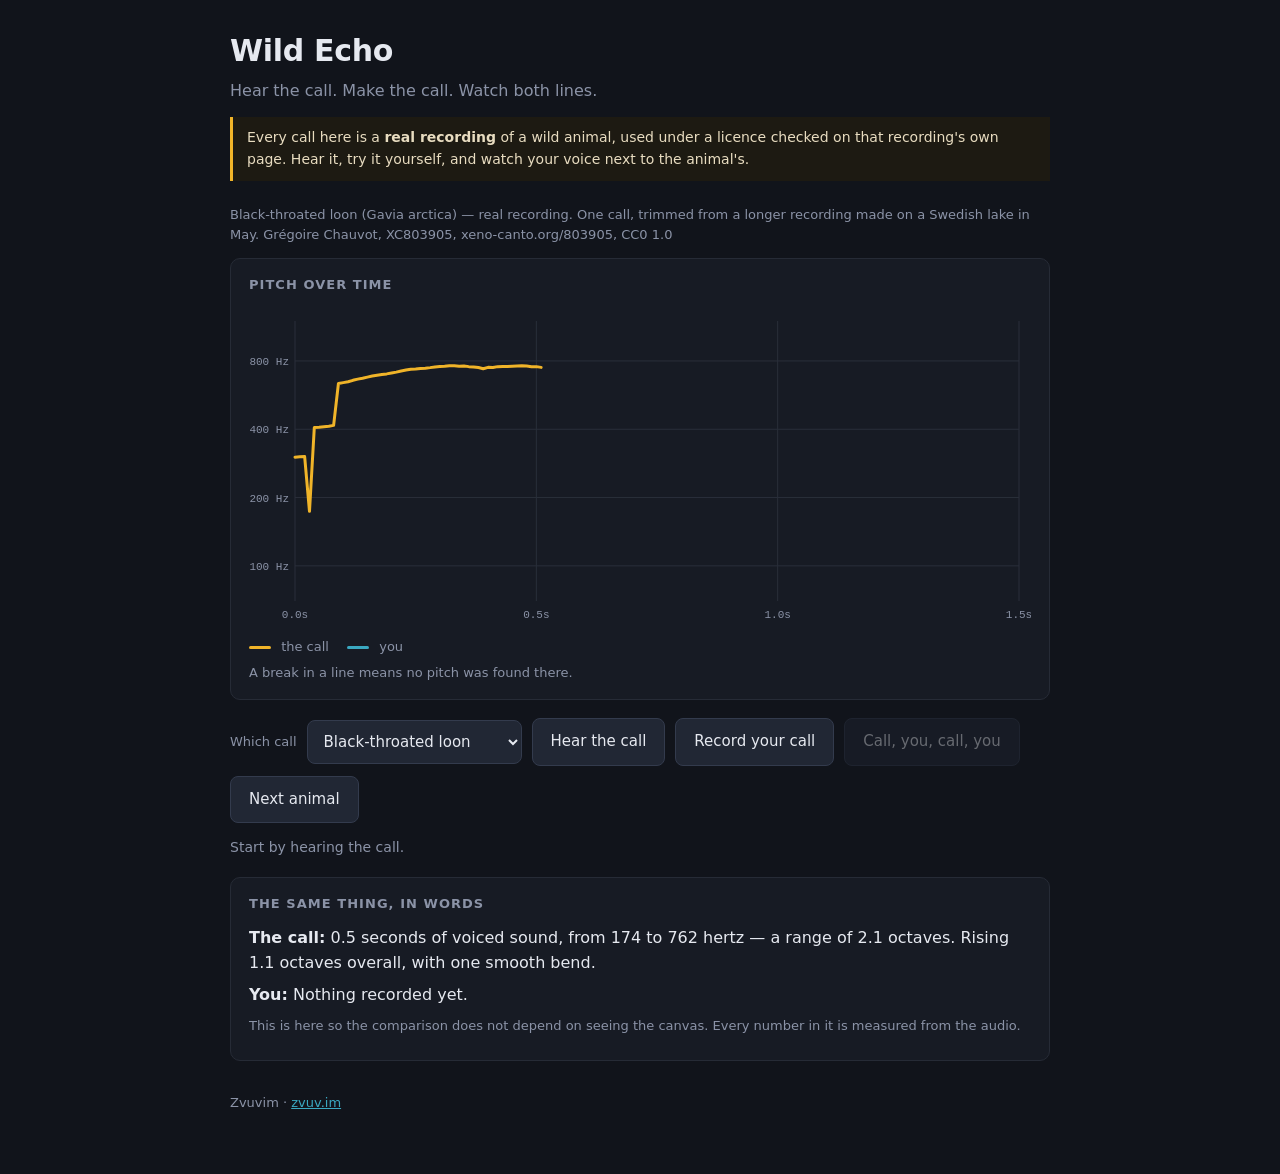
==== index.html @ 85662ca6 "fix(prototype): a real path forward when there is no microphone Noam essential #5, corrected scope: " ====
<!DOCTYPE html>
<html lang="en">
<head>
<meta charset="UTF-8">
<meta name="viewport" content="width=device-width, initial-scale=1">
<title>Wild Echo — prototype</title>
<link rel="icon" href="data:,">
<meta name="description" content="Hear an animal call, make the call yourself, and watch both pitch lines on the same axes.">
<meta name="color-scheme" content="dark">
<link rel="stylesheet" href="style.css">
</head>
<body>
<div id="app">

  <header>
    <h1>Wild Echo</h1>
    <p class="tagline">Hear the call. Make the call. Watch both lines.</p>
    <p class="warn" role="note">
      Every call here is a <strong>real recording</strong> of a wild animal,
      used under a licence checked on that recording's own page. Hear it, try
      it yourself, and watch your voice next to the animal's.
    </p>
    <p class="hint" id="ref-credit">…</p>
  </header>

  <main>
    <section class="panel" aria-labelledby="traces-h">
      <h2 id="traces-h">Pitch over time</h2>
      <canvas id="traces" width="800" height="320"
              aria-label="Two pitch contours drawn on shared axes: the reference call and your recording."></canvas>
      <p class="legend">
        <span class="swatch ref"></span> the call
        <span class="swatch you"></span> you
        <span class="hint">A break in a line means no pitch was found there.</span>
      </p>
    </section>

    <section class="controls">
      <label class="call-pick" for="call">Which call</label>
      <select id="call"></select>
      <button id="play-ref">Hear the call</button>
      <button id="record">Record your call</button>
      <button id="compare" disabled>Call, you, call, you</button>
      <button id="next-animal">Next animal</button>
      <p id="status" role="status" aria-live="polite">Start by hearing the call.</p>
    </section>

    <section class="panel described" aria-labelledby="described-h">
      <h2 id="described-h">The same thing, in words</h2>
      <p><strong>The call:</strong> <span id="ref-shape">…</span></p>
      <p><strong>You:</strong> <span id="you-shape">Nothing recorded yet.</span></p>
      <p class="hint">
        This is here so the comparison does not depend on seeing the canvas.
        Every number in it is measured from the audio.
      </p>
    </section>

    <section class="panel lab-only" aria-labelledby="metrics-h">
      <h2 id="metrics-h">Was the pitch trackable?</h2>
      <div id="metrics"><p class="hint">Record something to find out.</p></div>
      <div class="export-row">
        <label for="subject">Subject label (no names)</label>
        <input id="subject" type="text" placeholder="e.g. S07" autocomplete="off">
        <button id="export" disabled>Save contour</button>
      </div>
    </section>
  </main>

  <footer>
    <p>Zvuvim · <a href="https://zvuv.im/">zvuv.im</a></p>
  </footer>
</div>
<script type="module" src="src/main.js"></script>
</body>
</html>
---- style.css ----
:root {
  --bg: #11141b;
  --panel: #171b24;
  --line: #262b36;
  --ink: #e6e9f0;
  --dim: #8b93a7;
  --ref: #f0b429;
  --you: #3aa8c1;
  --ok: #4ec97e;
  --no: #e8674f;
}

* { box-sizing: border-box; }

body {
  margin: 0;
  background: var(--bg);
  color: var(--ink);
  font: 16px/1.55 system-ui, -apple-system, "Segoe UI", sans-serif;
}

#app { max-width: 860px; margin: 0 auto; padding: 28px 20px 48px; }

header h1 { margin: 0; font-size: 30px; letter-spacing: -0.01em; }
.tagline { margin: 4px 0 14px; color: var(--dim); }

.warn {
  margin: 0 0 24px;
  padding: 10px 14px;
  border-left: 3px solid var(--ref);
  background: #1d1a12;
  color: #e8dcc0;
  font-size: 14px;
}

.panel {
  background: var(--panel);
  border: 1px solid var(--line);
  border-radius: 10px;
  padding: 16px 18px;
  margin-bottom: 18px;
}

.panel h2 { margin: 0 0 12px; font-size: 13px; text-transform: uppercase;
  letter-spacing: 0.08em; color: var(--dim); font-weight: 600; }

canvas { width: 100%; height: 320px; display: block; }

.legend { margin: 10px 0 0; font-size: 13px; color: var(--dim); }
.swatch { display: inline-block; width: 22px; height: 3px; vertical-align: middle;
  margin: 0 6px 0 14px; border-radius: 2px; }
.swatch:first-child { margin-left: 0; }
.swatch.ref { background: var(--ref); }
.swatch.you { background: var(--you); }
.hint { color: var(--dim); font-size: 13px; }
.legend .hint { display: block; margin-top: 6px; }

.controls { display: flex; flex-wrap: wrap; gap: 10px; align-items: center; margin-bottom: 18px; }

button {
  background: #212734;
  color: var(--ink);
  border: 1px solid #333b4d;
  border-radius: 8px;
  padding: 11px 18px;
  font: inherit;
  font-size: 15px;
  cursor: pointer;
}
button:hover:not(:disabled) { background: #2a3140; }
button:disabled { opacity: 0.4; cursor: default; }
button:focus-visible, input:focus-visible { outline: 2px solid var(--you); outline-offset: 2px; }
button.recording { border-color: var(--no); color: var(--no); }

.call-pick { font-size: 13px; color: var(--dim); }
select {
  background: #212734; color: var(--ink); border: 1px solid #333b4d;
  border-radius: 8px; padding: 11px 12px; font: inherit; font-size: 15px; max-width: 100%;
}
select:focus-visible { outline: 2px solid var(--you); outline-offset: 2px; }

#status { flex-basis: 100%; margin: 4px 0 0; color: var(--dim); font-size: 14px; min-height: 1.5em; }

.described p { margin: 0 0 8px; }

dl { display: grid; grid-template-columns: auto 1fr; gap: 4px 16px; margin: 0 0 12px; }
dt { color: var(--dim); font-size: 14px; }
dd { margin: 0; font-variant-numeric: tabular-nums; }
.thr { color: var(--dim); font-size: 13px; }

.pass { color: var(--ok); font-weight: 600; margin: 0 0 8px; }
.fail { color: var(--no); font-weight: 600; margin: 0 0 8px; }
.note { color: var(--dim); font-size: 13px; margin: 0; }

.export-row { display: flex; flex-wrap: wrap; gap: 10px; align-items: center;
  margin-top: 14px; padding-top: 14px; border-top: 1px solid var(--line); }
.export-row label { font-size: 13px; color: var(--dim); }
input[type="text"] {
  background: #11141b; color: var(--ink); border: 1px solid #333b4d;
  border-radius: 8px; padding: 9px 12px; font: inherit; font-size: 14px; width: 130px;
}

.lab-only { display: none; }
body.lab-mode .lab-only { display: block; }

footer { margin-top: 32px; color: var(--dim); font-size: 13px; }
footer a { color: var(--you); }

@media (prefers-reduced-motion: reduce) { * { transition: none !important; } }
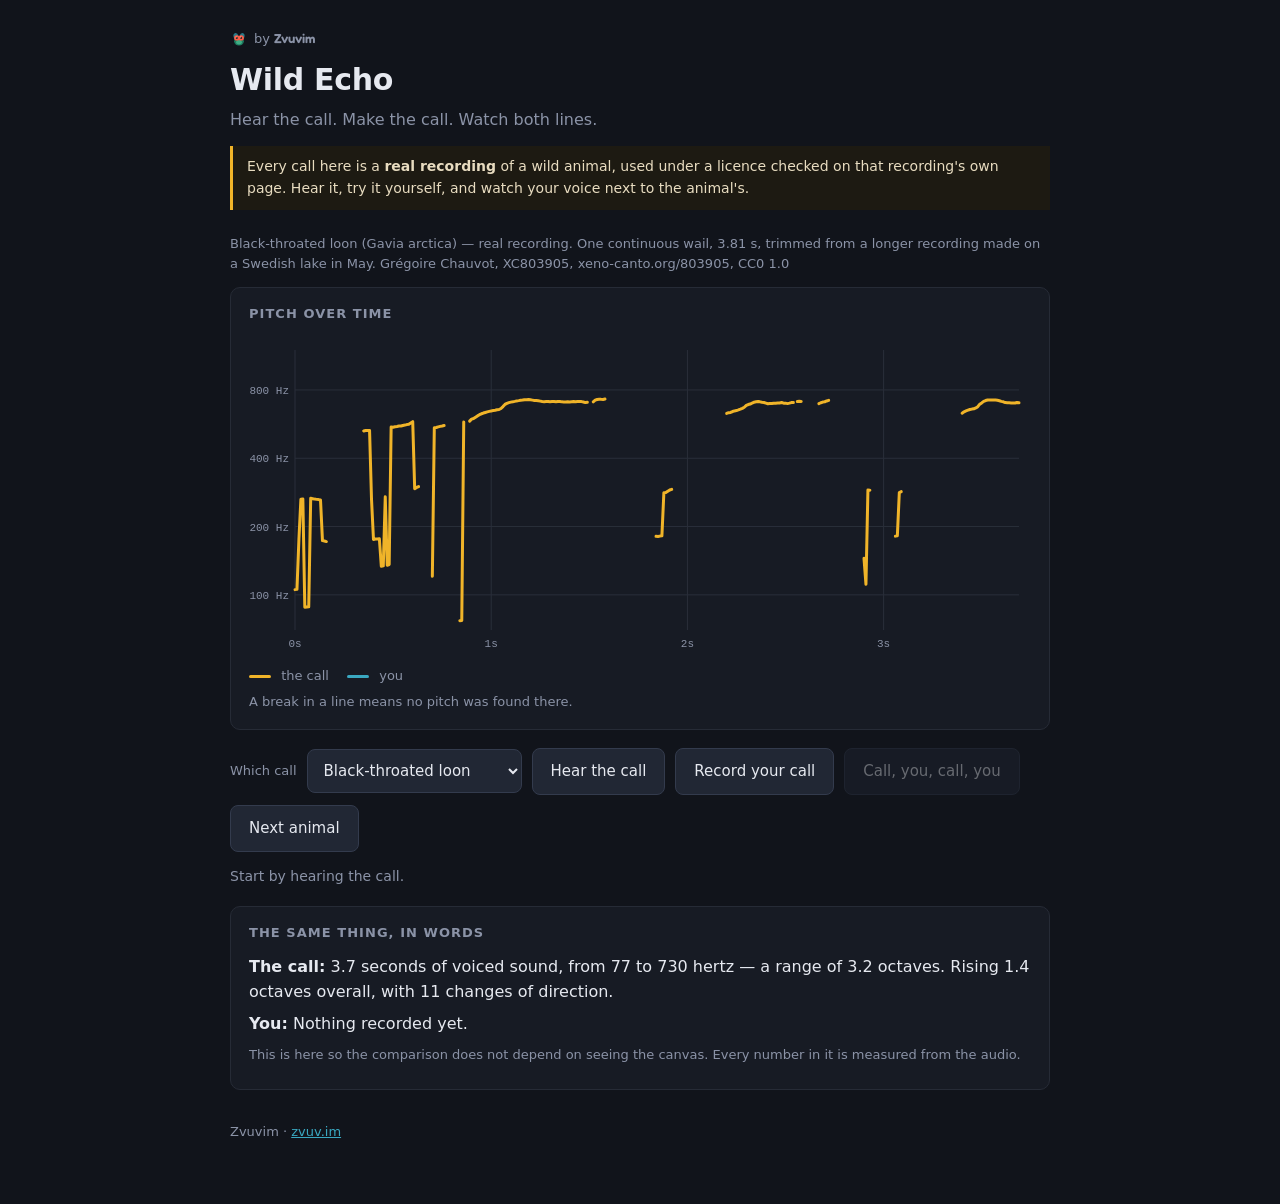
==== commit 3dbfb5fe: "feat: 'by Zvuvim' header byline with locked badge mark Locked brand (Ori 2026-08-07, Noam/brand/BRAN" ====
--- a/index.html
+++ b/index.html
@@ -7,12 +7,29 @@
 <link rel="icon" href="data:,">
 <meta name="description" content="Hear an animal call, make the call yourself, and watch both pitch lines on the same axes.">
 <meta name="color-scheme" content="dark">
+<link rel="preconnect" href="https://fonts.googleapis.com">
+<link href="https://fonts.googleapis.com/css2?family=Fredoka:wght@600&display=swap" rel="stylesheet">
 <link rel="stylesheet" href="style.css">
 </head>
 <body>
 <div id="app">
 
   <header>
+    <a class="by-zvuvim" href="https://zvuv.im/">
+      <svg viewBox="0 0 100 100" xmlns="http://www.w3.org/2000/svg" role="img" aria-label="Zvuvim mark">
+        <ellipse cx="35" cy="40" rx="14" ry="24" fill="#3EC1D3" opacity="0.6" transform="rotate(-20 35 40)"/>
+        <ellipse cx="65" cy="40" rx="14" ry="24" fill="#3EC1D3" opacity="0.6" transform="rotate(20 65 40)"/>
+        <ellipse cx="50" cy="62" rx="27" ry="24" fill="#1E7A5F"/>
+        <ellipse cx="50" cy="68" rx="16" ry="12" fill="#3FAE84"/>
+        <circle cx="38" cy="44" r="15" fill="#FF5A45"/>
+        <circle cx="62" cy="44" r="15" fill="#FF5A45"/>
+        <circle cx="38" cy="44" r="5.5" fill="#1B2E28"/>
+        <circle cx="62" cy="44" r="5.5" fill="#1B2E28"/>
+        <circle cx="34" cy="39" r="2.5" fill="#fff"/>
+        <circle cx="58" cy="39" r="2.5" fill="#fff"/>
+      </svg>
+      <span>by <strong>Zvuvim</strong></span>
+    </a>
     <h1>Wild Echo</h1>
     <p class="tagline">Hear the call. Make the call. Watch both lines.</p>
     <p class="warn" role="note">
--- a/style.css
+++ b/style.css
@@ -20,6 +20,19 @@
 }
 
 #app { max-width: 860px; margin: 0 auto; padding: 28px 20px 48px; }
+
+.by-zvuvim {
+  display: inline-flex;
+  align-items: center;
+  gap: 6px;
+  margin-bottom: 8px;
+  color: var(--dim);
+  text-decoration: none;
+  font-size: 13px;
+}
+.by-zvuvim:hover { color: var(--ink); }
+.by-zvuvim svg { width: 18px; height: 18px; }
+.by-zvuvim strong { font-family: 'Fredoka', sans-serif; font-weight: 600; }
 
 header h1 { margin: 0; font-size: 30px; letter-spacing: -0.01em; }
 .tagline { margin: 4px 0 14px; color: var(--dim); }
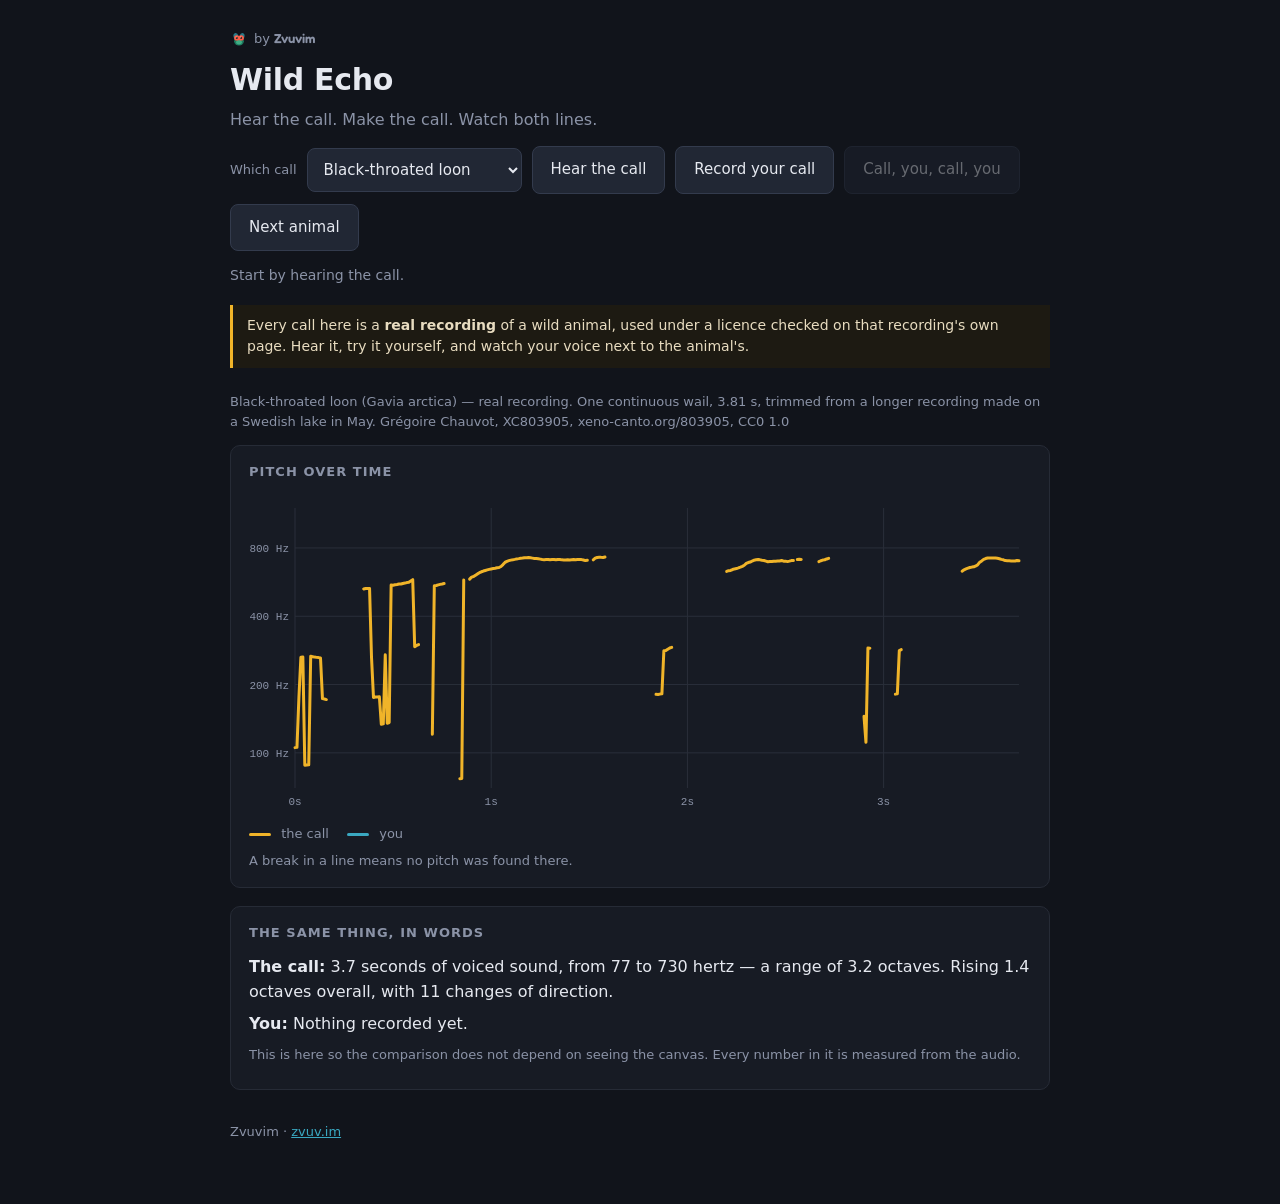
==== commit 1433438b: "fix(mobile): action row above the fold, licence banner and chart pushed below Noam's fold read (rnd/" ====
--- a/index.html
+++ b/index.html
@@ -32,15 +32,26 @@
     </a>
     <h1>Wild Echo</h1>
     <p class="tagline">Hear the call. Make the call. Watch both lines.</p>
+  </header>
+
+  <main>
+    <section class="controls">
+      <label class="call-pick" for="call">Which call</label>
+      <select id="call"></select>
+      <button id="play-ref">Hear the call</button>
+      <button id="record">Record your call</button>
+      <button id="compare" disabled>Call, you, call, you</button>
+      <button id="next-animal">Next animal</button>
+      <p id="status" role="status" aria-live="polite">Start by hearing the call.</p>
+    </section>
+
     <p class="warn" role="note">
       Every call here is a <strong>real recording</strong> of a wild animal,
       used under a licence checked on that recording's own page. Hear it, try
       it yourself, and watch your voice next to the animal's.
     </p>
     <p class="hint" id="ref-credit">…</p>
-  </header>
 
-  <main>
     <section class="panel" aria-labelledby="traces-h">
       <h2 id="traces-h">Pitch over time</h2>
       <canvas id="traces" width="800" height="320"
@@ -50,16 +61,6 @@
         <span class="swatch you"></span> you
         <span class="hint">A break in a line means no pitch was found there.</span>
       </p>
-    </section>
-
-    <section class="controls">
-      <label class="call-pick" for="call">Which call</label>
-      <select id="call"></select>
-      <button id="play-ref">Hear the call</button>
-      <button id="record">Record your call</button>
-      <button id="compare" disabled>Call, you, call, you</button>
-      <button id="next-animal">Next animal</button>
-      <p id="status" role="status" aria-live="polite">Start by hearing the call.</p>
     </section>
 
     <section class="panel described" aria-labelledby="described-h">
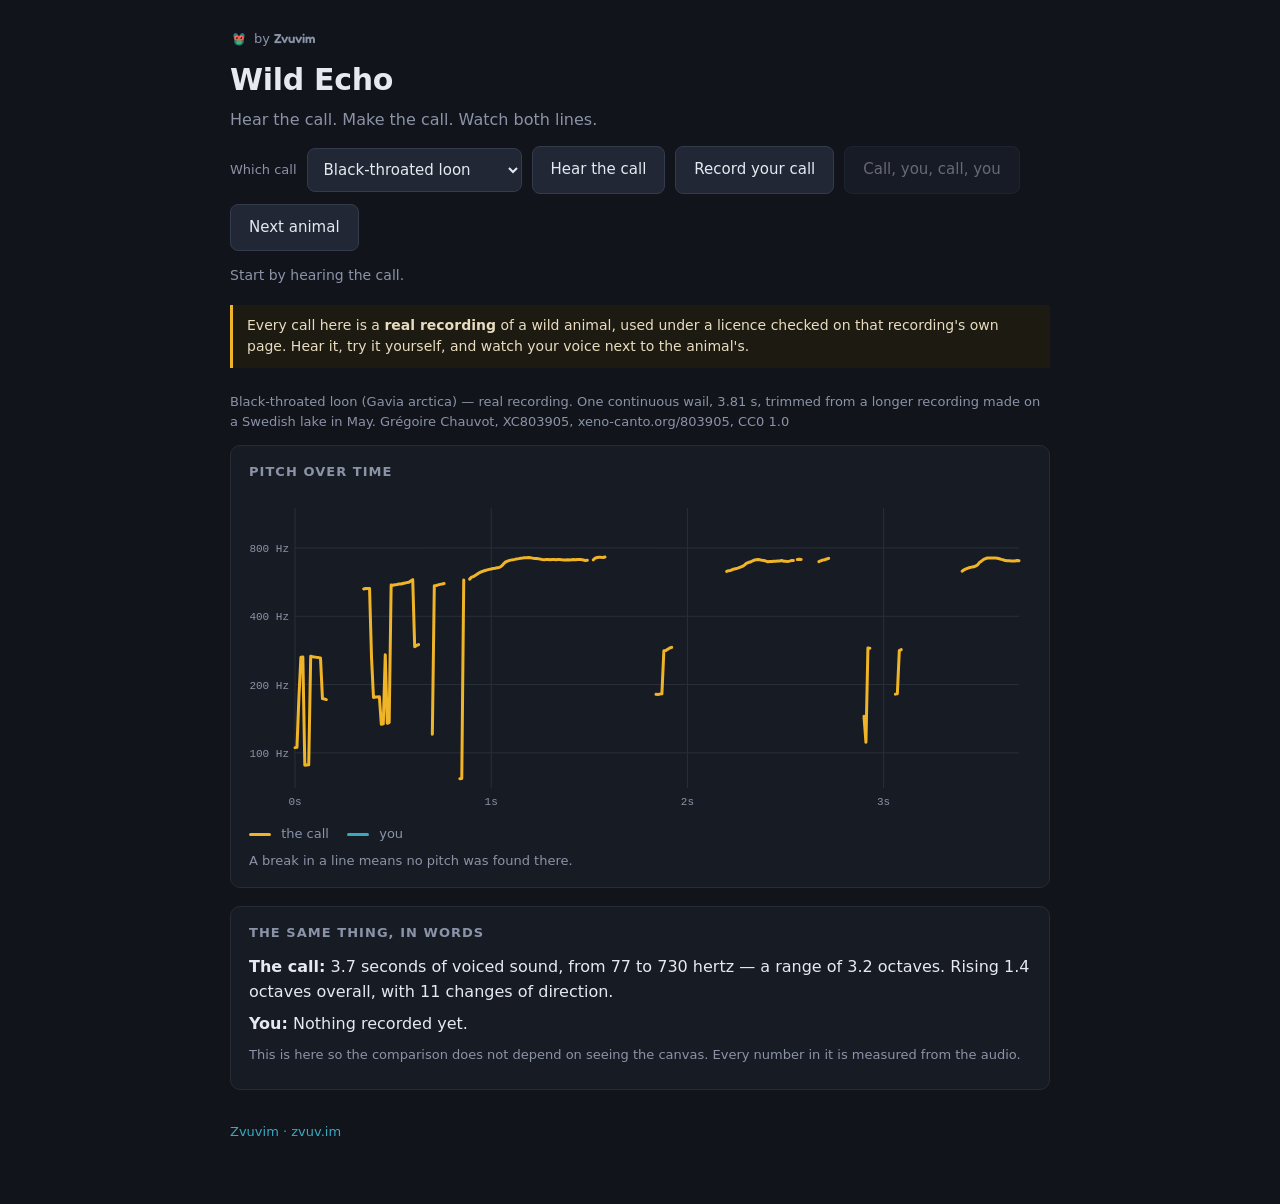
==== commit 259def1d: "fix(mobile): grow header badge and footer link touch targets to 76px Noam's decision (rnd/noam-to-ta" ====
--- a/index.html
+++ b/index.html
@@ -85,7 +85,7 @@
   </main>
 
   <footer>
-    <p>Zvuvim · <a href="https://zvuv.im/">zvuv.im</a></p>
+    <p><a href="https://zvuv.im/">Zvuvim · zvuv.im</a></p>
   </footer>
 </div>
 <script type="module" src="src/main.js"></script>
--- a/style.css
+++ b/style.css
@@ -22,6 +22,7 @@
 #app { max-width: 860px; margin: 0 auto; padding: 28px 20px 48px; }
 
 .by-zvuvim {
+  position: relative;
   display: inline-flex;
   align-items: center;
   gap: 6px;
@@ -29,6 +30,13 @@
   color: var(--dim);
   text-decoration: none;
   font-size: 13px;
+}
+.by-zvuvim::before {
+  content: "";
+  position: absolute;
+  top: 50%; left: 50%;
+  width: 76px; height: 76px;
+  transform: translate(-50%, -50%);
 }
 .by-zvuvim:hover { color: var(--ink); }
 .by-zvuvim svg { width: 18px; height: 18px; }
@@ -117,6 +125,19 @@
 body.lab-mode .lab-only { display: block; }
 
 footer { margin-top: 32px; color: var(--dim); font-size: 13px; }
-footer a { color: var(--you); }
+footer a {
+  position: relative;
+  display: inline-block;
+  color: var(--you);
+  text-decoration: none;
+}
+footer a::before {
+  content: "";
+  position: absolute;
+  top: 50%; left: 50%;
+  width: 76px; height: 76px;
+  transform: translate(-50%, -50%);
+}
+footer a:hover { text-decoration: underline; }
 
 @media (prefers-reduced-motion: reduce) { * { transition: none !important; } }
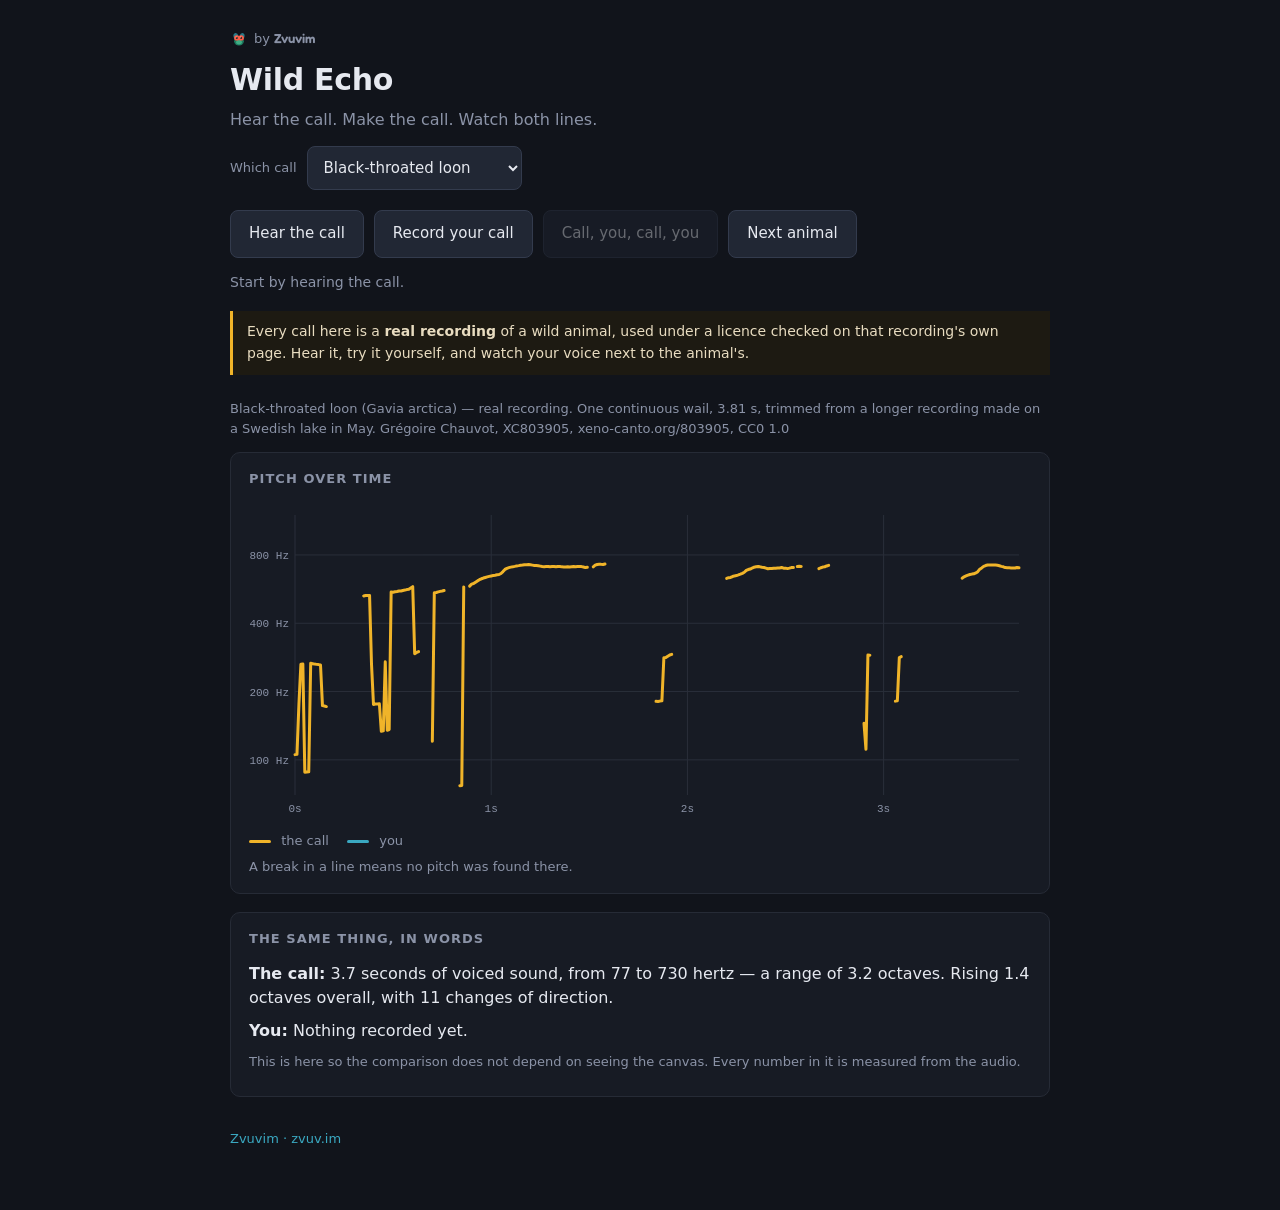
==== commit d6c98796: "fix(mobile): force a hard wrap after the call picker at narrow widths The controls row packs a label" ====
--- a/index.html
+++ b/index.html
@@ -38,6 +38,7 @@
     <section class="controls">
       <label class="call-pick" for="call">Which call</label>
       <select id="call"></select>
+      <span class="row-break" aria-hidden="true"></span>
       <button id="play-ref">Hear the call</button>
       <button id="record">Record your call</button>
       <button id="compare" disabled>Call, you, call, you</button>
--- a/style.css
+++ b/style.css
@@ -100,6 +100,8 @@
 }
 select:focus-visible { outline: 2px solid var(--you); outline-offset: 2px; }
 
+.row-break { flex-basis: 100%; height: 0; }
+
 #status { flex-basis: 100%; margin: 4px 0 0; color: var(--dim); font-size: 14px; min-height: 1.5em; }
 
 .described p { margin: 0 0 8px; }
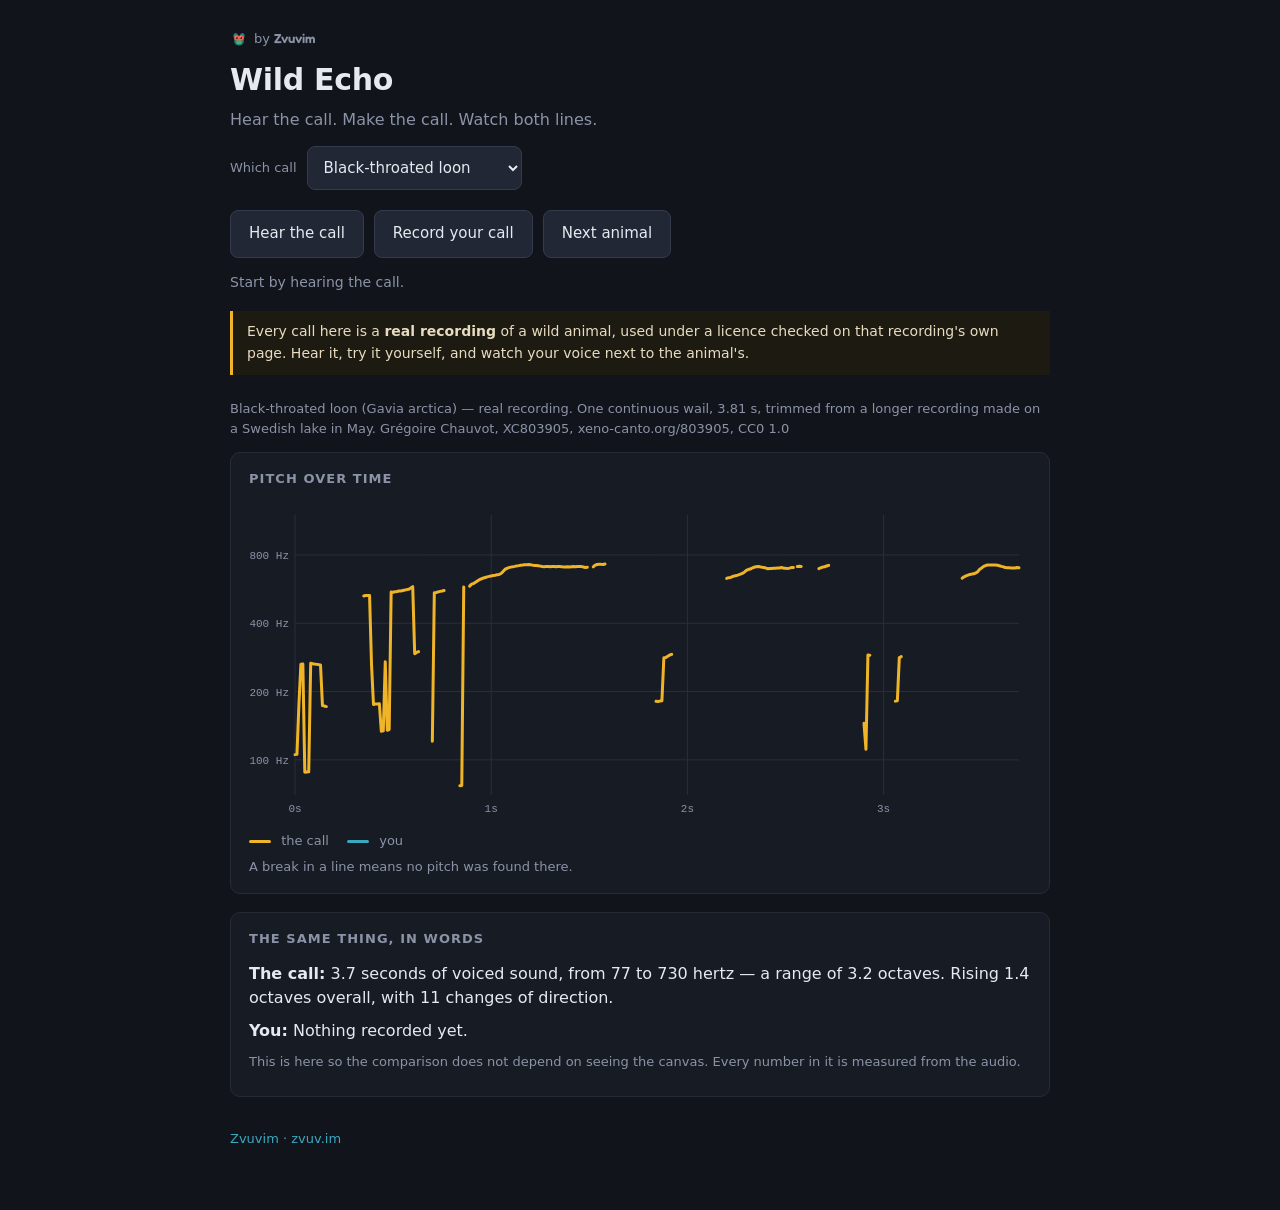
==== commit a0b0f150: "feat: promote the interleaved-listen moment to its own prominent card Noam's brief, 2026-08-10: test" ====
--- a/index.html
+++ b/index.html
@@ -41,9 +41,13 @@
       <span class="row-break" aria-hidden="true"></span>
       <button id="play-ref">Hear the call</button>
       <button id="record">Record your call</button>
-      <button id="compare" disabled>Call, you, call, you</button>
       <button id="next-animal">Next animal</button>
       <p id="status" role="status" aria-live="polite">Start by hearing the call.</p>
+    </section>
+
+    <section class="listen-cta" id="listen-cta" hidden>
+      <button id="compare" disabled>Call, you, call, you</button>
+      <p class="hint">Hear your voice right next to the animal's.</p>
     </section>
 
     <p class="warn" role="note">
--- a/style.css
+++ b/style.css
@@ -104,6 +104,26 @@
 
 #status { flex-basis: 100%; margin: 4px 0 0; color: var(--dim); font-size: 14px; min-height: 1.5em; }
 
+.listen-cta {
+  text-align: center;
+  margin: 0 0 24px;
+  padding: 22px 18px;
+  border-radius: 12px;
+  background: linear-gradient(180deg, #16324a, #11141b);
+  border: 1px solid var(--you);
+}
+.listen-cta #compare {
+  background: var(--you);
+  border-color: var(--you);
+  color: #06222c;
+  font-weight: 600;
+  font-size: 17px;
+  padding: 14px 28px;
+  border-radius: 10px;
+}
+.listen-cta #compare:hover:not(:disabled) { background: #4bb8d1; }
+.listen-cta .hint { margin: 10px 0 0; }
+
 .described p { margin: 0 0 8px; }
 
 dl { display: grid; grid-template-columns: auto 1fr; gap: 4px 16px; margin: 0 0 12px; }
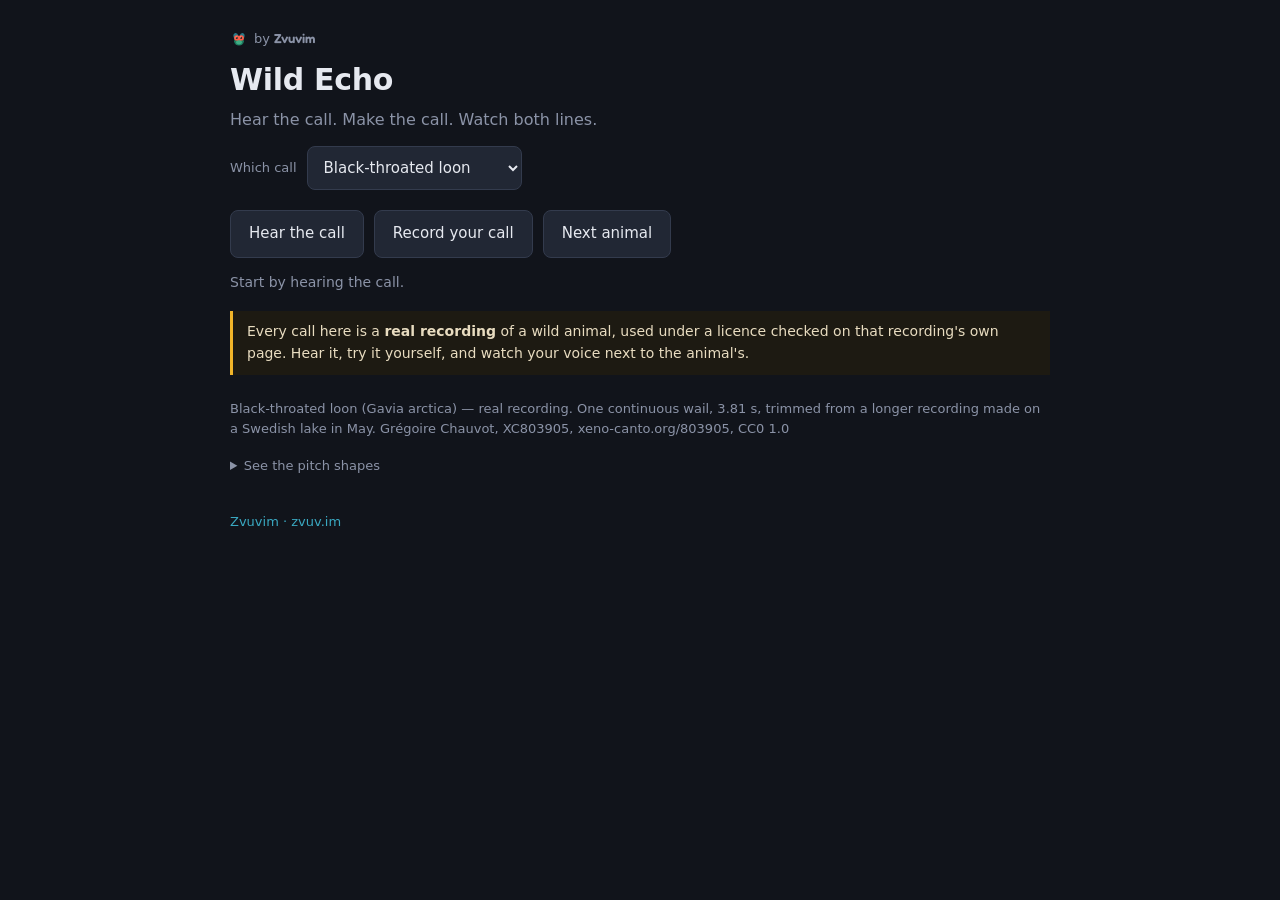
==== commit bc5661a8: "fix: demote the pitch chart behind a closed-by-default disclosure Noam's brief: the chart and the de" ====
--- a/index.html
+++ b/index.html
@@ -57,26 +57,30 @@
     </p>
     <p class="hint" id="ref-credit">…</p>
 
-    <section class="panel" aria-labelledby="traces-h">
-      <h2 id="traces-h">Pitch over time</h2>
-      <canvas id="traces" width="800" height="320"
-              aria-label="Two pitch contours drawn on shared axes: the reference call and your recording."></canvas>
-      <p class="legend">
-        <span class="swatch ref"></span> the call
-        <span class="swatch you"></span> you
-        <span class="hint">A break in a line means no pitch was found there.</span>
-      </p>
-    </section>
+    <details class="panel-details">
+      <summary>See the pitch shapes</summary>
 
-    <section class="panel described" aria-labelledby="described-h">
-      <h2 id="described-h">The same thing, in words</h2>
-      <p><strong>The call:</strong> <span id="ref-shape">…</span></p>
-      <p><strong>You:</strong> <span id="you-shape">Nothing recorded yet.</span></p>
-      <p class="hint">
-        This is here so the comparison does not depend on seeing the canvas.
-        Every number in it is measured from the audio.
-      </p>
-    </section>
+      <section class="panel" aria-labelledby="traces-h">
+        <h2 id="traces-h">Pitch over time</h2>
+        <canvas id="traces" width="800" height="320"
+                aria-label="Two pitch contours drawn on shared axes: the reference call and your recording."></canvas>
+        <p class="legend">
+          <span class="swatch ref"></span> the call
+          <span class="swatch you"></span> you
+          <span class="hint">A break in a line means no pitch was found there.</span>
+        </p>
+      </section>
+
+      <section class="panel described" aria-labelledby="described-h">
+        <h2 id="described-h">The same thing, in words</h2>
+        <p><strong>The call:</strong> <span id="ref-shape">…</span></p>
+        <p><strong>You:</strong> <span id="you-shape">Nothing recorded yet.</span></p>
+        <p class="hint">
+          This is here so the comparison does not depend on seeing the canvas.
+          Every number in it is measured from the audio.
+        </p>
+      </section>
+    </details>
 
     <section class="panel lab-only" aria-labelledby="metrics-h">
       <h2 id="metrics-h">Was the pitch trackable?</h2>
--- a/style.css
+++ b/style.css
@@ -124,6 +124,16 @@
 .listen-cta #compare:hover:not(:disabled) { background: #4bb8d1; }
 .listen-cta .hint { margin: 10px 0 0; }
 
+.panel-details { margin-bottom: 18px; }
+.panel-details summary {
+  cursor: pointer;
+  color: var(--dim);
+  font-size: 13px;
+  padding: 4px 0;
+}
+.panel-details summary:hover { color: var(--ink); }
+.panel-details .panel:first-of-type { margin-top: 12px; }
+
 .described p { margin: 0 0 8px; }
 
 dl { display: grid; grid-template-columns: auto 1fr; gap: 4px 16px; margin: 0 0 12px; }
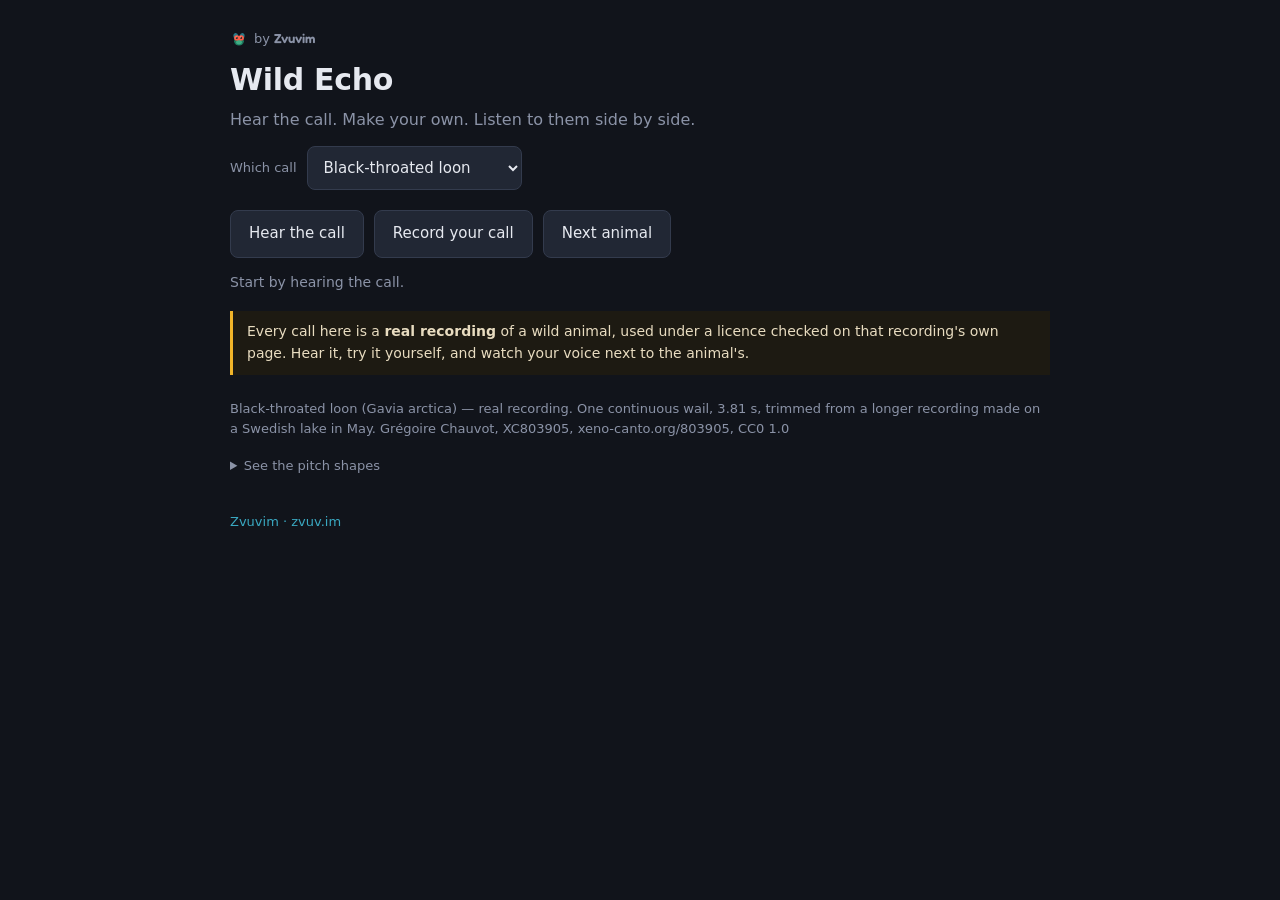
==== commit bbbf3173: "fix: post-pivot tagline, add optional notice field after compare Tagline still promised pitch-line c" ====
--- a/index.html
+++ b/index.html
@@ -5,7 +5,7 @@
 <meta name="viewport" content="width=device-width, initial-scale=1">
 <title>Wild Echo — prototype</title>
 <link rel="icon" href="data:,">
-<meta name="description" content="Hear an animal call, make the call yourself, and watch both pitch lines on the same axes.">
+<meta name="description" content="Hear an animal call, make your own, and listen to them side by side.">
 <meta name="color-scheme" content="dark">
 <link rel="preconnect" href="https://fonts.googleapis.com">
 <link href="https://fonts.googleapis.com/css2?family=Fredoka:wght@600&display=swap" rel="stylesheet">
@@ -31,7 +31,7 @@
       <span>by <strong>Zvuvim</strong></span>
     </a>
     <h1>Wild Echo</h1>
-    <p class="tagline">Hear the call. Make the call. Watch both lines.</p>
+    <p class="tagline">Hear the call. Make your own. Listen to them side by side.</p>
   </header>
 
   <main>
@@ -48,6 +48,10 @@
     <section class="listen-cta" id="listen-cta" hidden>
       <button id="compare" disabled>Call, you, call, you</button>
       <p class="hint">Hear your voice right next to the animal's.</p>
+      <div class="notice-row">
+        <label for="notice">What did you notice? <span class="hint">(optional)</span></label>
+        <textarea id="notice" rows="2" placeholder="Anything you noticed — skip if nothing comes to mind"></textarea>
+      </div>
     </section>
 
     <p class="warn" role="note">
--- a/style.css
+++ b/style.css
@@ -123,6 +123,13 @@
 }
 .listen-cta #compare:hover:not(:disabled) { background: #4bb8d1; }
 .listen-cta .hint { margin: 10px 0 0; }
+.notice-row { margin-top: 16px; text-align: left; }
+.notice-row label { display: block; font-size: 13px; color: var(--dim); margin-bottom: 6px; }
+.notice-row textarea {
+  width: 100%; box-sizing: border-box; background: #11141b; color: var(--ink);
+  border: 1px solid #333b4d; border-radius: 8px; padding: 9px 12px;
+  font: inherit; font-size: 14px; resize: vertical;
+}
 
 .panel-details { margin-bottom: 18px; }
 .panel-details summary {
